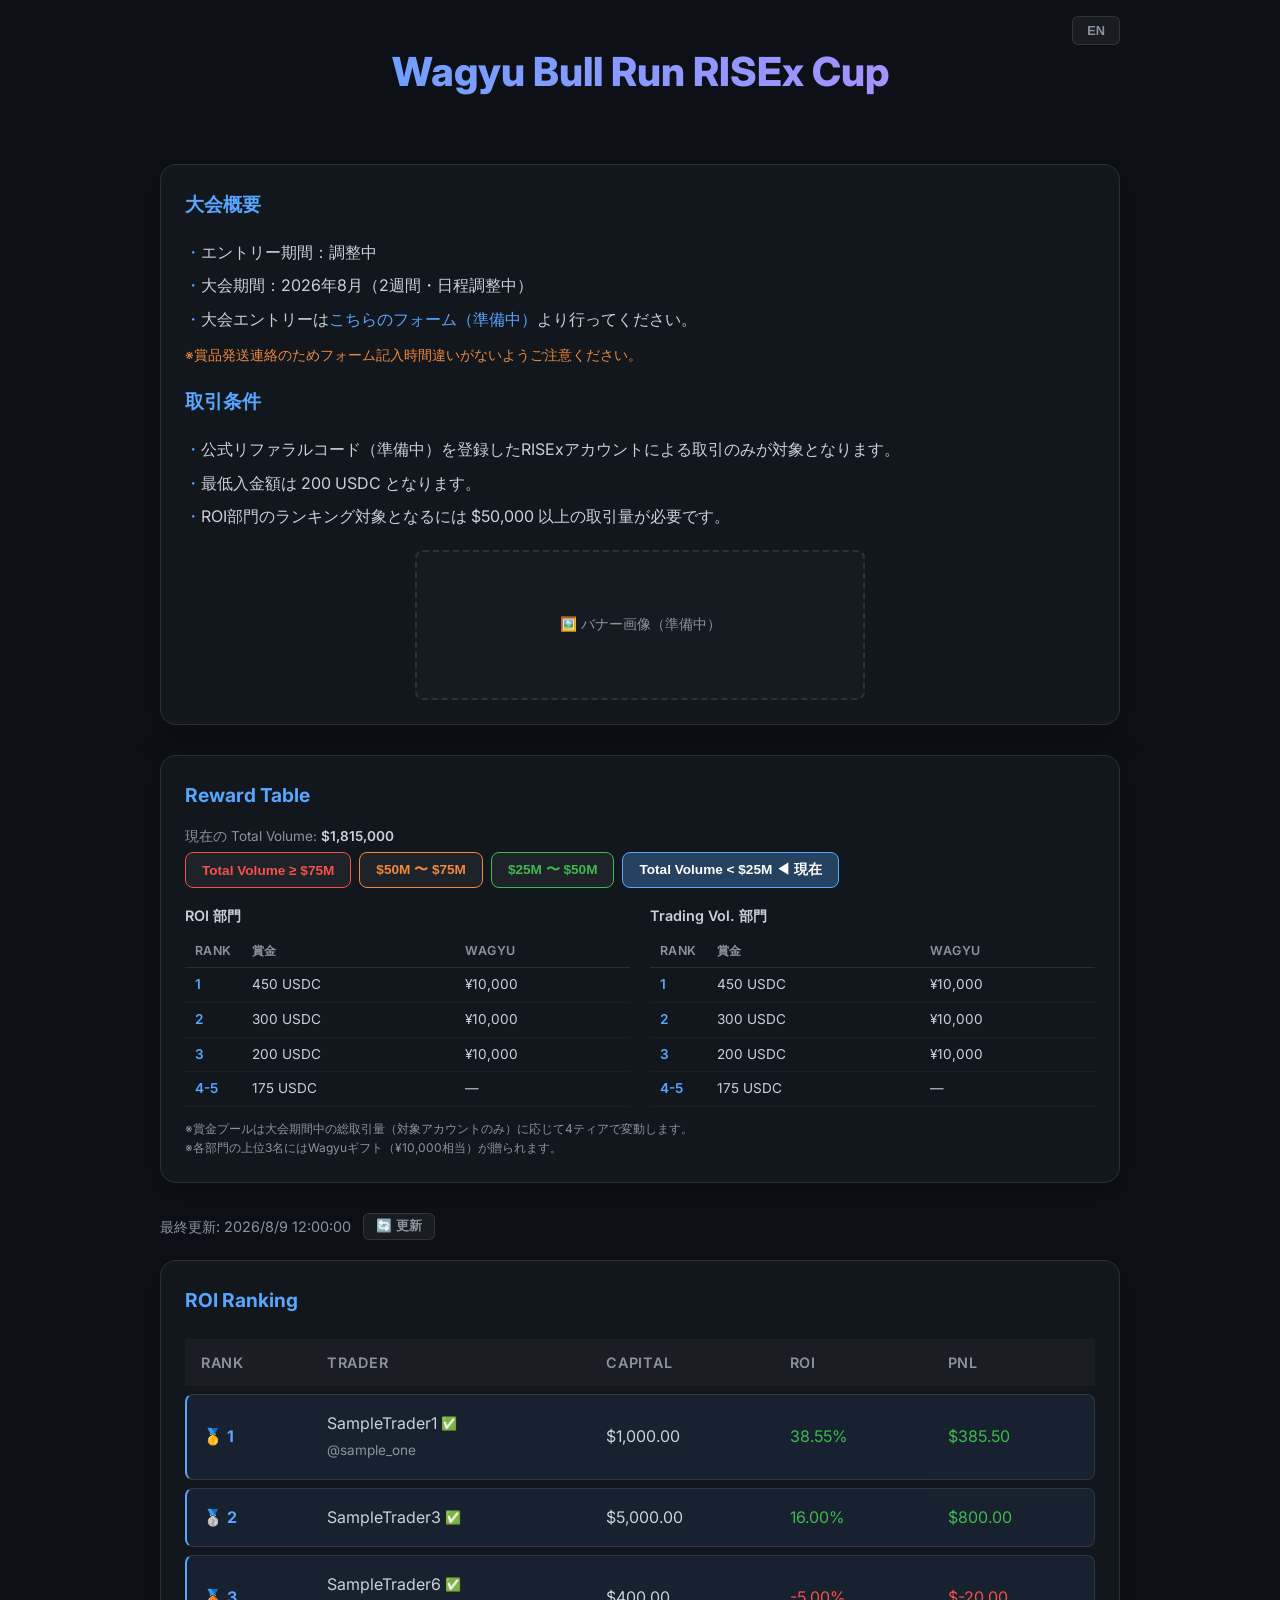
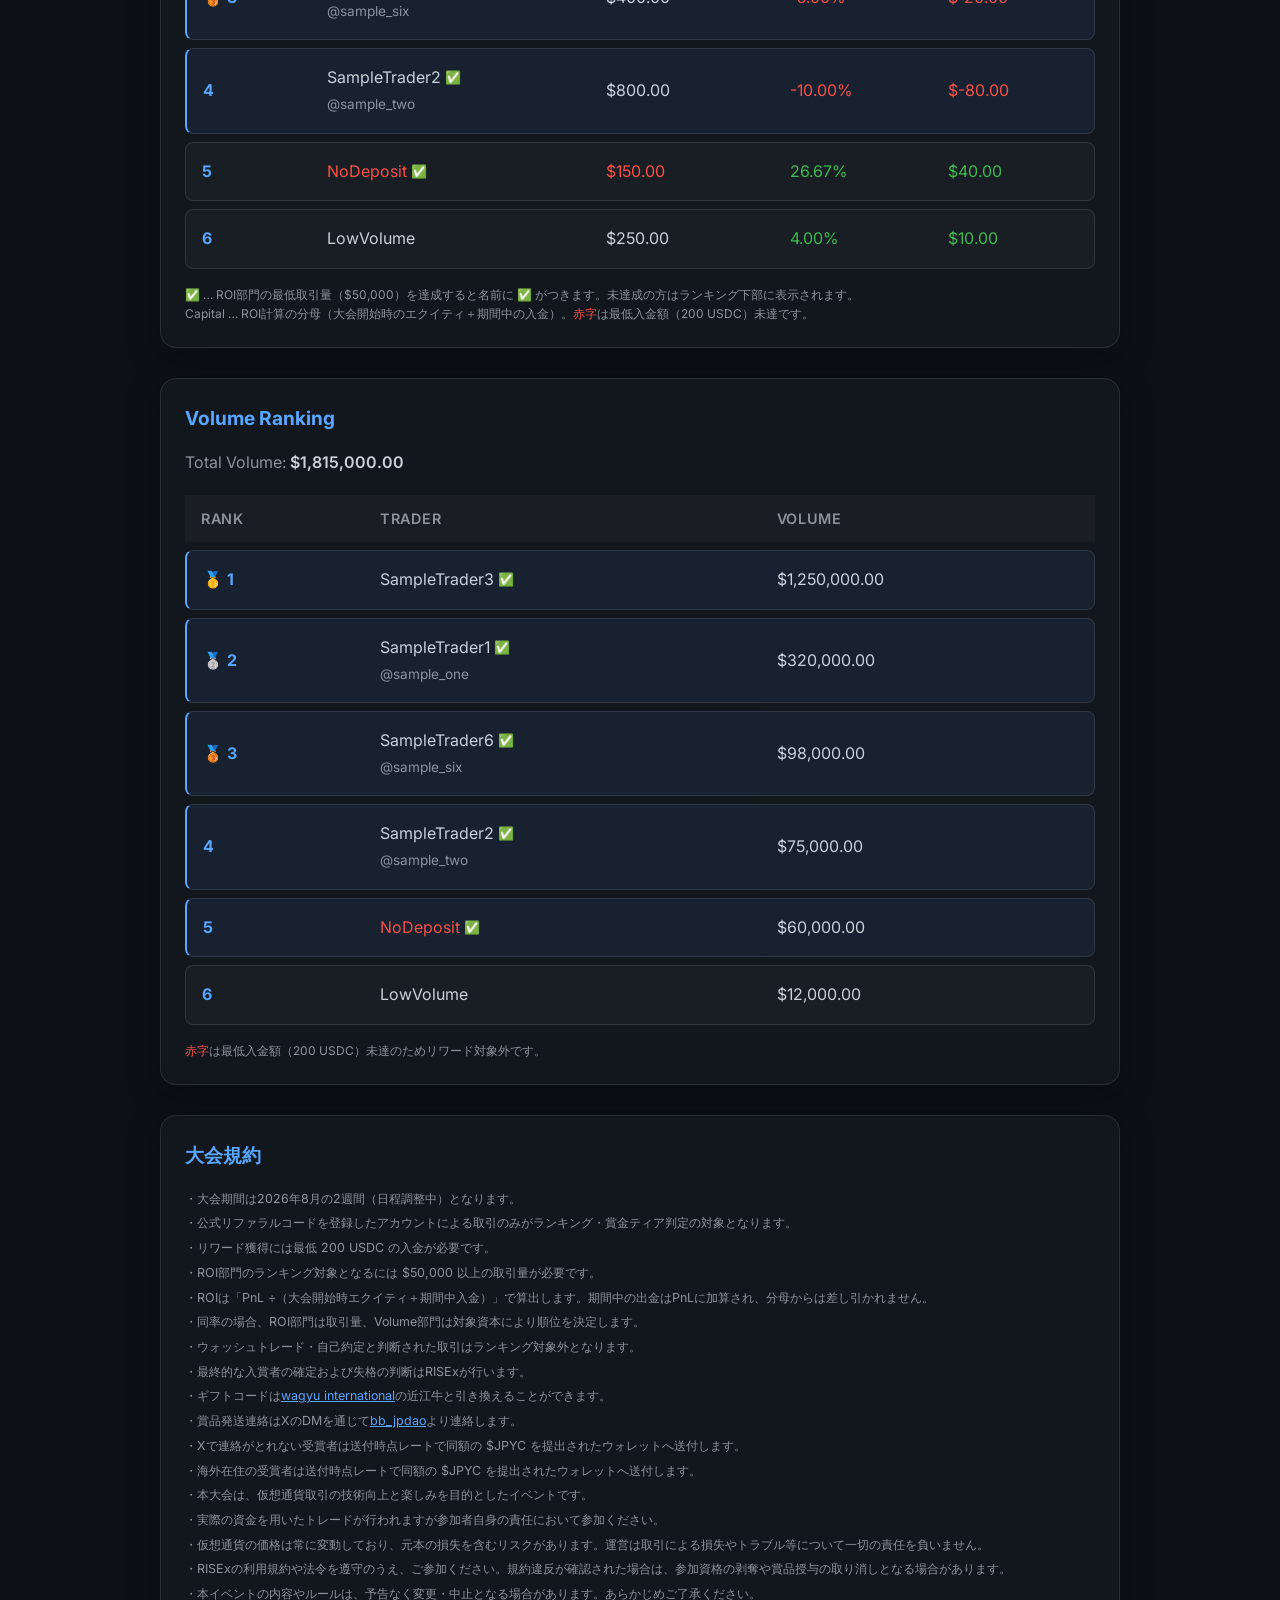
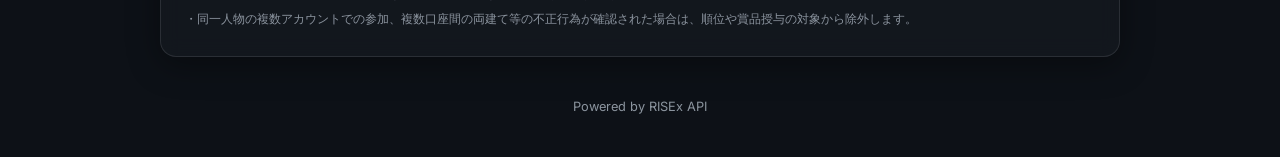
==== index.html @ 77187f5b "feat: RISEx Cupダッシュボード雛形を追加する Co-Authored-By: Claude Fable 5 <noreply@anthropic.com>" ====
<!DOCTYPE html>
<html lang="ja">
<head>
  <meta charset="UTF-8">
  <meta name="viewport" content="width=device-width, initial-scale=1.0">
  <title>Wagyu Bull Run RISEx Cup</title>
  <link rel="stylesheet" href="style.css?v=1">
  <link rel="preconnect" href="https://fonts.googleapis.com">
  <link rel="preconnect" href="https://fonts.gstatic.com" crossorigin>
  <link href="https://fonts.googleapis.com/css2?family=Inter:wght@400;600;800&display=swap" rel="stylesheet">
</head>
<body>
  <div class="container">
    <button id="lang-toggle" class="lang-toggle" onclick="toggleLang()">EN</button>

    <header class="animate-fade-in">
      <h1>Wagyu Bull Run RISEx Cup</h1>
    </header>

    <!-- 大会概要・取引条件 -->
    <div class="dashboard-card animate-fade-in" style="animation-delay: 0.12s;">
      <h2 class="section-title" data-i18n="overviewTitle">大会概要</h2>
      <ul class="info-list">
        <li data-i18n="entryPeriod">エントリー期間：調整中</li>
        <li data-i18n="compPeriod">大会期間：2026年8月（2週間・日程調整中）</li>
        <li data-i18n-html="entryForm">大会エントリーは<a href="#" target="_blank" rel="noopener">こちらのフォーム（準備中）</a>より行ってください。</li>
      </ul>
      <p class="info-note" data-i18n="formNote">※賞品発送連絡のためフォーム記入時間違いがないようご注意ください。</p>

      <h2 class="section-title" style="margin-top: 20px;" data-i18n="tradingTitle">取引条件</h2>
      <ul class="info-list">
        <li data-i18n="condReferral">公式リファラルコード（準備中）を登録したRISExアカウントによる取引のみが対象となります。</li>
        <li data-i18n="condMinDeposit">最低入金額は 200 USDC となります。</li>
        <li data-i18n="condRoiVolume">ROI部門のランキング対象となるには $50,000 以上の取引量が必要です。</li>
      </ul>
      <!-- バナー画像が用意でき次第、このプレースホルダを以下に差し替える
      <img src="assets/banner.png" alt="大会バナー" class="banner-thumb" onclick="document.getElementById('banner-modal').classList.add('active')">
      -->
      <div class="banner-placeholder" data-i18n="bannerPlaceholder">🖼️ バナー画像（準備中）</div>
    </div>

    <!-- バナー拡大表示 -->
    <div id="banner-modal" class="modal-overlay" onclick="this.classList.remove('active')">
      <img src="assets/banner.png" alt="大会バナー（拡大）" class="modal-image">
    </div>

    <!-- リワードテーブル -->
    <div class="dashboard-card animate-fade-in" style="animation-delay: 0.14s;">
      <h2 class="section-title">Reward Table</h2>
      <p style="color: var(--text-secondary); margin: 0 0 4px 0; font-size: 0.85rem;">
        <span data-i18n="rewardCurrentVol">現在の Total Volume: </span><span id="reward-vol" style="color: var(--text-primary); font-weight: 600;">—</span>
      </p>
      <div class="tier-tabs" id="tier-tabs"></div>
      <div class="reward-tables" id="reward-tables"></div>
      <p style="color: var(--text-secondary); font-size: 0.75rem; margin-top: 12px;" data-i18n-html="rewardNote">
        ※賞金プールは大会期間中の総取引量（対象アカウントのみ）に応じて4ティアで変動します。<br>
        ※各部門の上位3名にはWagyuギフト（¥10,000相当）が贈られます。
      </p>
    </div>

    <div class="status-bar animate-fade-in" style="animation-delay: 0.18s;">
      <div id="status" class="status">...</div>
      <button class="refresh-btn" onclick="fetchData()"><span data-i18n="refresh">🔄 更新</span></button>
    </div>

    <!-- ROI ランキング -->
    <div class="dashboard-card animate-fade-in" style="animation-delay: 0.2s;">
      <h2 class="section-title">ROI Ranking</h2>
      <div class="blind-message" id="roi-blind" style="display:none;"></div>
      <div id="roi-content">
        <div class="table-responsive">
          <table class="leaderboard-table">
            <thead>
              <tr>
                <th>Rank</th>
                <th>Trader</th>
                <th>Capital</th>
                <th>ROI</th>
                <th>PnL</th>
              </tr>
            </thead>
            <tbody id="roi-ranking-body"></tbody>
          </table>
        </div>
        <p style="color: var(--text-secondary); font-size: 0.75rem; margin-top: 8px;" data-i18n-html="roiNote">
          ✅ … ROI部門の最低取引量（$50,000）を達成すると名前に ✅ がつきます。未達成の方はランキング下部に表示されます。<br>
          Capital … ROI計算の分母（大会開始時のエクイティ＋期間中の入金）。<span class="baseline-warn">赤字</span>は最低入金額（200 USDC）未達です。
        </p>
      </div>
    </div>

    <!-- Volume ランキング -->
    <div class="dashboard-card animate-fade-in" style="animation-delay: 0.3s;">
      <h2 class="section-title">Volume Ranking</h2>
      <div class="blind-message" id="vol-blind" style="display:none;"></div>
      <div id="vol-content">
        <p style="color: var(--text-secondary); margin: 0 0 12px 0;"><span data-i18n="volTotalLabel">Total Volume: </span><span id="vol-total" style="color: var(--text-primary); font-weight: 600;">—</span></p>
        <div class="table-responsive">
          <table class="leaderboard-table">
            <thead>
              <tr>
                <th>Rank</th>
                <th>Trader</th>
                <th>Volume</th>
              </tr>
            </thead>
            <tbody id="vol-ranking-body"></tbody>
          </table>
        </div>
        <p style="color: var(--text-secondary); font-size: 0.75rem; margin-top: 8px;" data-i18n-html="volNote">
          <span class="baseline-warn">赤字</span>は最低入金額（200 USDC）未達のためリワード対象外です。
        </p>
      </div>
    </div>

    <!-- 大会規約 -->
    <div class="dashboard-card rules-section animate-fade-in" style="animation-delay: 0.4s;">
      <h2 class="section-title" data-i18n="rulesTitle">大会規約</h2>
      <ul class="rules-list">
        <li data-i18n="rule1">大会期間は2026年8月の2週間（日程調整中）となります。</li>
        <li data-i18n="rule2">公式リファラルコードを登録したアカウントによる取引のみがランキング・賞金ティア判定の対象となります。</li>
        <li data-i18n="rule3">リワード獲得には最低 200 USDC の入金が必要です。</li>
        <li data-i18n="rule4">ROI部門のランキング対象となるには $50,000 以上の取引量が必要です。</li>
        <li data-i18n="rule5">ROIは「PnL ÷（大会開始時エクイティ＋期間中入金）」で算出します。期間中の出金はPnLに加算され、分母からは差し引かれません。</li>
        <li data-i18n="rule6">同率の場合、ROI部門は取引量、Volume部門は対象資本により順位を決定します。</li>
        <li data-i18n="rule7">ウォッシュトレード・自己約定と判断された取引はランキング対象外となります。</li>
        <li data-i18n="rule8">最終的な入賞者の確定および失格の判断はRISExが行います。</li>
        <li data-i18n-html="rule9">ギフトコードは<a href="https://x.com/wagyuinternat?s=20" target="_blank" rel="noopener">wagyu international</a>の近江牛と引き換えることができます。</li>
        <li data-i18n-html="rule10">賞品発送連絡はXのDMを通じて<a href="https://x.com/bb_jpdao" target="_blank" rel="noopener">bb_jpdao</a>より連絡します。</li>
        <li data-i18n="rule11">Xで連絡がとれない受賞者は送付時点レートで同額の $JPYC を提出されたウォレットへ送付します。</li>
        <li data-i18n="rule12">海外在住の受賞者は送付時点レートで同額の $JPYC を提出されたウォレットへ送付します。</li>
        <li data-i18n="rule13">本大会は、仮想通貨取引の技術向上と楽しみを目的としたイベントです。</li>
        <li data-i18n="rule14">実際の資金を用いたトレードが行われますが参加者自身の責任において参加ください。</li>
        <li data-i18n="rule15">仮想通貨の価格は常に変動しており、元本の損失を含むリスクがあります。運営は取引による損失やトラブル等について一切の責任を負いません。</li>
        <li data-i18n="rule16">RISExの利用規約や法令を遵守のうえ、ご参加ください。規約違反が確認された場合は、参加資格の剥奪や賞品授与の取り消しとなる場合があります。</li>
        <li data-i18n="rule17">本イベントの内容やルールは、予告なく変更・中止となる場合があります。あらかじめご了承ください。</li>
        <li data-i18n="rule18">同一人物の複数アカウントでの参加、複数口座間の両建て等の不正行為が確認された場合は、順位や賞品授与の対象から除外します。</li>
      </ul>
    </div>

    <footer class="animate-fade-in" style="text-align: center; color: var(--text-secondary); font-size: 0.8rem; margin-top: 40px; animation-delay: 0.5s;">
      Powered by RISEx API
    </footer>
  </div>

  <script src="app.js?v=1"></script>
</body>
</html>
---- style.css ----
:root {
  --bg-color: #0d1117;
  --card-bg: rgba(22, 27, 34, 0.7);
  --accent-color: #58a6ff;
  --text-primary: #c9d1d9;
  --text-secondary: #8b949e;
  --success: #3fb950;
  --border-color: rgba(240, 246, 252, 0.1);
  --glass-border: rgba(255, 255, 255, 0.1);
}

* {
  box-sizing: border-box;
  margin: 0;
  padding: 0;
}

body {
  font-family: 'Inter', -apple-system, BlinkMacSystemFont, "Segoe UI", Roboto, Helvetica, Arial, sans-serif;
  background-color: var(--bg-color);
  color: var(--text-primary);
  line-height: 1.6;
  overflow-x: hidden;
}

.container {
  max-width: 1000px;
  margin: 0 auto;
  padding: 40px 20px;
  position: relative;
}

/* 言語切り替えボタン */
.lang-toggle {
  position: absolute;
  top: 16px;
  right: 20px;
  background: rgba(255, 255, 255, 0.05);
  border: 1px solid var(--glass-border);
  color: var(--text-secondary);
  border-radius: 6px;
  padding: 6px 14px;
  font-size: 0.8rem;
  font-weight: 600;
  cursor: pointer;
  transition: all 0.2s;
  z-index: 10;
}

.lang-toggle:hover {
  background: rgba(255, 255, 255, 0.1);
  color: var(--text-primary);
}

/* バナープレースホルダ（画像が用意でき次第 .banner-thumb に差し替え） */
.banner-placeholder {
  width: 100%;
  max-width: 450px;
  height: 150px;
  margin: 16px auto 0;
  display: flex;
  align-items: center;
  justify-content: center;
  border: 2px dashed var(--glass-border);
  border-radius: 8px;
  background: rgba(255, 255, 255, 0.02);
  color: var(--text-secondary);
  font-size: 0.85rem;
}

header {
  text-align: center;
  margin-bottom: 60px;
}

h1 {
  font-size: 2.5rem;
  font-weight: 800;
  background: linear-gradient(90deg, #58a6ff, #bc8cff);
  -webkit-background-clip: text;
  -webkit-text-fill-color: transparent;
  margin-bottom: 10px;
}

p.subtitle {
  color: var(--text-secondary);
  font-size: 1.1rem;
}

.dashboard-card {
  background: var(--card-bg);
  backdrop-filter: blur(10px);
  -webkit-backdrop-filter: blur(10px);
  border: 1px solid var(--glass-border);
  border-radius: 16px;
  padding: 24px;
  box-shadow: 0 8px 32px 0 rgba(0, 0, 0, 0.37);
  margin-bottom: 30px;
}

.controls {
  display: flex;
  gap: 12px;
  margin-bottom: 30px;
}

input[type="text"] {
  flex: 1;
  background: rgba(0, 0, 0, 0.3);
  border: 1px solid var(--border-color);
  border-radius: 8px;
  padding: 12px 16px;
  color: #fff;
  font-size: 1rem;
  transition: border-color 0.2s;
}

input[type="text"]:focus {
  border-color: var(--accent-color);
  outline: none;
}

button {
  background: var(--accent-color);
  color: #fff;
  border: none;
  border-radius: 8px;
  padding: 12px 24px;
  font-weight: 600;
  cursor: pointer;
  transition: opacity 0.2s, transform 0.1s;
}

button:hover {
  opacity: 0.9;
}

button:active {
  transform: scale(0.98);
}

.leaderboard-table {
  width: 100%;
  border-collapse: separate;
  border-spacing: 0 8px;
}

.leaderboard-table th {
  text-align: left;
  padding: 12px 16px;
  color: var(--text-secondary);
  font-weight: 600;
  font-size: 0.9rem;
  text-transform: uppercase;
  letter-spacing: 0.05em;
}

.leaderboard-table tr {
  background: rgba(255, 255, 255, 0.03);
  transition: transform 0.2s, background 0.2s;
}

.leaderboard-table tr:hover {
  background: rgba(255, 255, 255, 0.06);
  transform: translateX(4px);
}

.leaderboard-table td {
  padding: 16px;
  border-top: 1px solid var(--glass-border);
  border-bottom: 1px solid var(--glass-border);
}

.leaderboard-table td:first-child {
  border-left: 1px solid var(--glass-border);
  border-top-left-radius: 8px;
  border-bottom-left-radius: 8px;
  font-weight: bold;
  color: var(--accent-color);
}

.leaderboard-table td:last-child {
  border-right: 1px solid var(--glass-border);
  border-top-right-radius: 8px;
  border-bottom-right-radius: 8px;
}

.roi-positive { color: var(--success); }
.roi-negative { color: #f85149; }
.baseline-warn { color: #f85149; }

.blind-message {
  text-align: center;
  padding: 40px 20px;
  color: var(--text-secondary);
  font-size: 1rem;
  line-height: 1.9;
  white-space: pre-line;
}

/* 入賞圏ハイライト */
.leaderboard-table tr.rank-prize {
  background: rgba(88, 166, 255, 0.08);
}

.leaderboard-table tr.rank-prize:hover {
  background: rgba(88, 166, 255, 0.14);
}

.leaderboard-table tr.rank-prize td:first-child {
  border-left: 2px solid var(--accent-color);
}

/* ページネーションタブ */
.page-tabs {
  display: flex;
  gap: 6px;
  margin-bottom: 12px;
  flex-wrap: wrap;
}

.page-tab {
  background: rgba(255, 255, 255, 0.05);
  border: 1px solid var(--glass-border);
  color: var(--text-secondary);
  border-radius: 6px;
  padding: 5px 12px;
  font-size: 0.8rem;
  font-weight: 600;
  cursor: pointer;
  transition: all 0.2s;
}

.page-tab:hover {
  background: rgba(255, 255, 255, 0.08);
}

.page-tab--active {
  border-color: var(--accent-color);
  color: var(--accent-color);
  background: rgba(88, 166, 255, 0.1);
}

/* ボリューム条件達成バッジ */
.qualify-badge {
  font-size: 0.8em;
  vertical-align: middle;
}

.section-title {
  font-size: 1.2rem;
  font-weight: 700;
  color: var(--accent-color);
  margin-bottom: 16px;
}

.status-bar {
  display: flex;
  align-items: center;
  gap: 12px;
  margin-bottom: 20px;
}

.status {
  font-size: 0.9rem;
  color: var(--text-secondary);
}

.refresh-btn {
  background: rgba(255, 255, 255, 0.05);
  border: 1px solid var(--glass-border);
  color: var(--text-secondary);
  border-radius: 6px;
  padding: 4px 12px;
  font-size: 0.8rem;
  cursor: pointer;
  transition: all 0.2s;
  white-space: nowrap;
}

.refresh-btn:hover {
  background: rgba(255, 255, 255, 0.1);
  color: var(--text-primary);
}

/* Info / Rules */
.info-list {
  list-style: none;
  padding: 0;
  margin: 0 0 8px 0;
}

.info-list li {
  padding: 4px 0;
  color: var(--text-primary);
}

.info-list li::before {
  content: "・";
  color: var(--accent-color);
}

.info-list a {
  color: var(--accent-color);
  text-decoration: none;
}

.info-list a:hover {
  text-decoration: underline;
}

.info-note {
  color: #f0883e;
  font-size: 0.85rem;
  margin-top: 4px;
}

.rules-section {
  font-size: 0.78rem;
  color: var(--text-secondary);
}

.rules-list {
  list-style: none;
  padding: 0;
  margin: 0;
}

.rules-list li {
  padding: 3px 0;
  line-height: 1.5;
}

.rules-list li::before {
  content: "・";
  color: var(--text-secondary);
}

.rules-list a {
  color: var(--accent-color);
  text-decoration: underline;
}

.rules-list a:hover {
  color: #79bbff;
}

/* Reward Table */
.tier-tabs {
  display: flex;
  gap: 8px;
  margin-bottom: 16px;
  flex-wrap: wrap;
}

.tier-tab {
  background: rgba(255, 255, 255, 0.05);
  border: 1px solid var(--glass-border);
  color: var(--text-secondary);
  border-radius: 8px;
  padding: 8px 16px;
  font-size: 0.85rem;
  font-weight: 600;
  cursor: pointer;
  transition: all 0.2s;
}

.tier-tab:hover {
  background: rgba(255, 255, 255, 0.08);
}

/* ティア色: 75M以上=赤, 50M以上=橙, 25M以上=緑, 25M未満=青 */
.tier-tab--red    { border-color: #f85149; color: #f85149; }
.tier-tab--orange { border-color: #f0883e; color: #f0883e; }
.tier-tab--green  { border-color: #3fb950; color: #3fb950; }
.tier-tab--blue   { border-color: #58a6ff; color: #58a6ff; }

.tier-tab--red:hover    { background: rgba(248, 81, 73, 0.1); }
.tier-tab--orange:hover { background: rgba(240, 136, 62, 0.1); }
.tier-tab--green:hover  { background: rgba(63, 185, 80, 0.1); }
.tier-tab--blue:hover   { background: rgba(88, 166, 255, 0.1); }

.tier-tab--red.tier-tab--active    { background: rgba(248, 81, 73, 0.15); }
.tier-tab--orange.tier-tab--active { background: rgba(240, 136, 62, 0.15); }
.tier-tab--green.tier-tab--active  { background: rgba(63, 185, 80, 0.15); }
.tier-tab--blue.tier-tab--active   { background: rgba(88, 166, 255, 0.15); }

.tier-tab--red.tier-tab--selected    { background: rgba(248, 81, 73, 0.3); color: #fff; }
.tier-tab--orange.tier-tab--selected { background: rgba(240, 136, 62, 0.3); color: #fff; }
.tier-tab--green.tier-tab--selected  { background: rgba(63, 185, 80, 0.3); color: #fff; }
.tier-tab--blue.tier-tab--selected   { background: rgba(88, 166, 255, 0.3); color: #fff; }

.reward-pair {
  display: grid;
  grid-template-columns: 1fr 1fr;
  gap: 20px;
}

.reward-col h3 {
  font-size: 0.9rem;
  font-weight: 600;
  color: var(--text-primary);
  margin-bottom: 8px;
}

.reward-table {
  width: 100%;
  border-collapse: collapse;
  font-size: 0.85rem;
}

.reward-table th {
  text-align: left;
  padding: 6px 10px;
  color: var(--text-secondary);
  font-weight: 600;
  font-size: 0.78rem;
  text-transform: uppercase;
  letter-spacing: 0.04em;
  border-bottom: 1px solid var(--glass-border);
}

.reward-table td {
  padding: 6px 10px;
  border-bottom: 1px solid rgba(255, 255, 255, 0.04);
}

.reward-table td:first-child {
  color: var(--accent-color);
  font-weight: 600;
  width: 50px;
}

/* Banner */
.banner-thumb {
  width: 100%;
  max-width: 450px;
  display: block;
  margin: 0 auto;
  border-radius: 8px;
  cursor: pointer;
  transition: opacity 0.2s;
}

.banner-thumb:hover {
  opacity: 0.85;
}

.modal-overlay {
  display: none;
  position: fixed;
  inset: 0;
  background: rgba(0, 0, 0, 0.85);
  z-index: 1000;
  justify-content: center;
  align-items: center;
  cursor: pointer;
}

.modal-overlay.active {
  display: flex;
}

.modal-image {
  max-width: 90vw;
  max-height: 90vh;
  border-radius: 8px;
}

/* Animations */
@keyframes fadeIn {
  from { opacity: 0; transform: translateY(10px); }
  to { opacity: 1; transform: translateY(0); }
}

.animate-fade-in {
  animation: fadeIn 0.5s ease-out forwards;
}

/* Mobile Responsiveness */
@media (max-width: 768px) {
  .container {
    padding: 20px 10px;
  }

  h1 {
    font-size: 1.8rem;
  }

  p.subtitle {
    font-size: 0.9rem;
  }

  .controls {
    flex-direction: column;
    gap: 8px;
  }

  button {
    width: 100%;
  }

  .dashboard-card {
    padding: 16px;
  }

  /* Table responsive wrapper */
  .table-responsive {
    overflow-x: auto;
    -webkit-overflow-scrolling: touch;
    margin: 0 -16px; /* Offset card padding */
    padding: 0 16px;
  }

  .leaderboard-table th, 
  .leaderboard-table td {
    padding: 12px 10px;
    font-size: 0.85rem;
    white-space: nowrap; /* Prevent wrapping in cells */
  }

  .leaderboard-table td:first-child {
    padding-left: 16px;
  }

  .tier-tabs {
    gap: 6px;
  }

  .tier-tab {
    font-size: 0.75rem;
    padding: 6px 10px;
  }

  .reward-pair {
    grid-template-columns: 1fr;
    gap: 16px;
  }

  .reward-table th,
  .reward-table td {
    padding: 5px 8px;
    font-size: 0.8rem;
  }

  .page-tab {
    font-size: 0.72rem;
    padding: 4px 8px;
  }
}
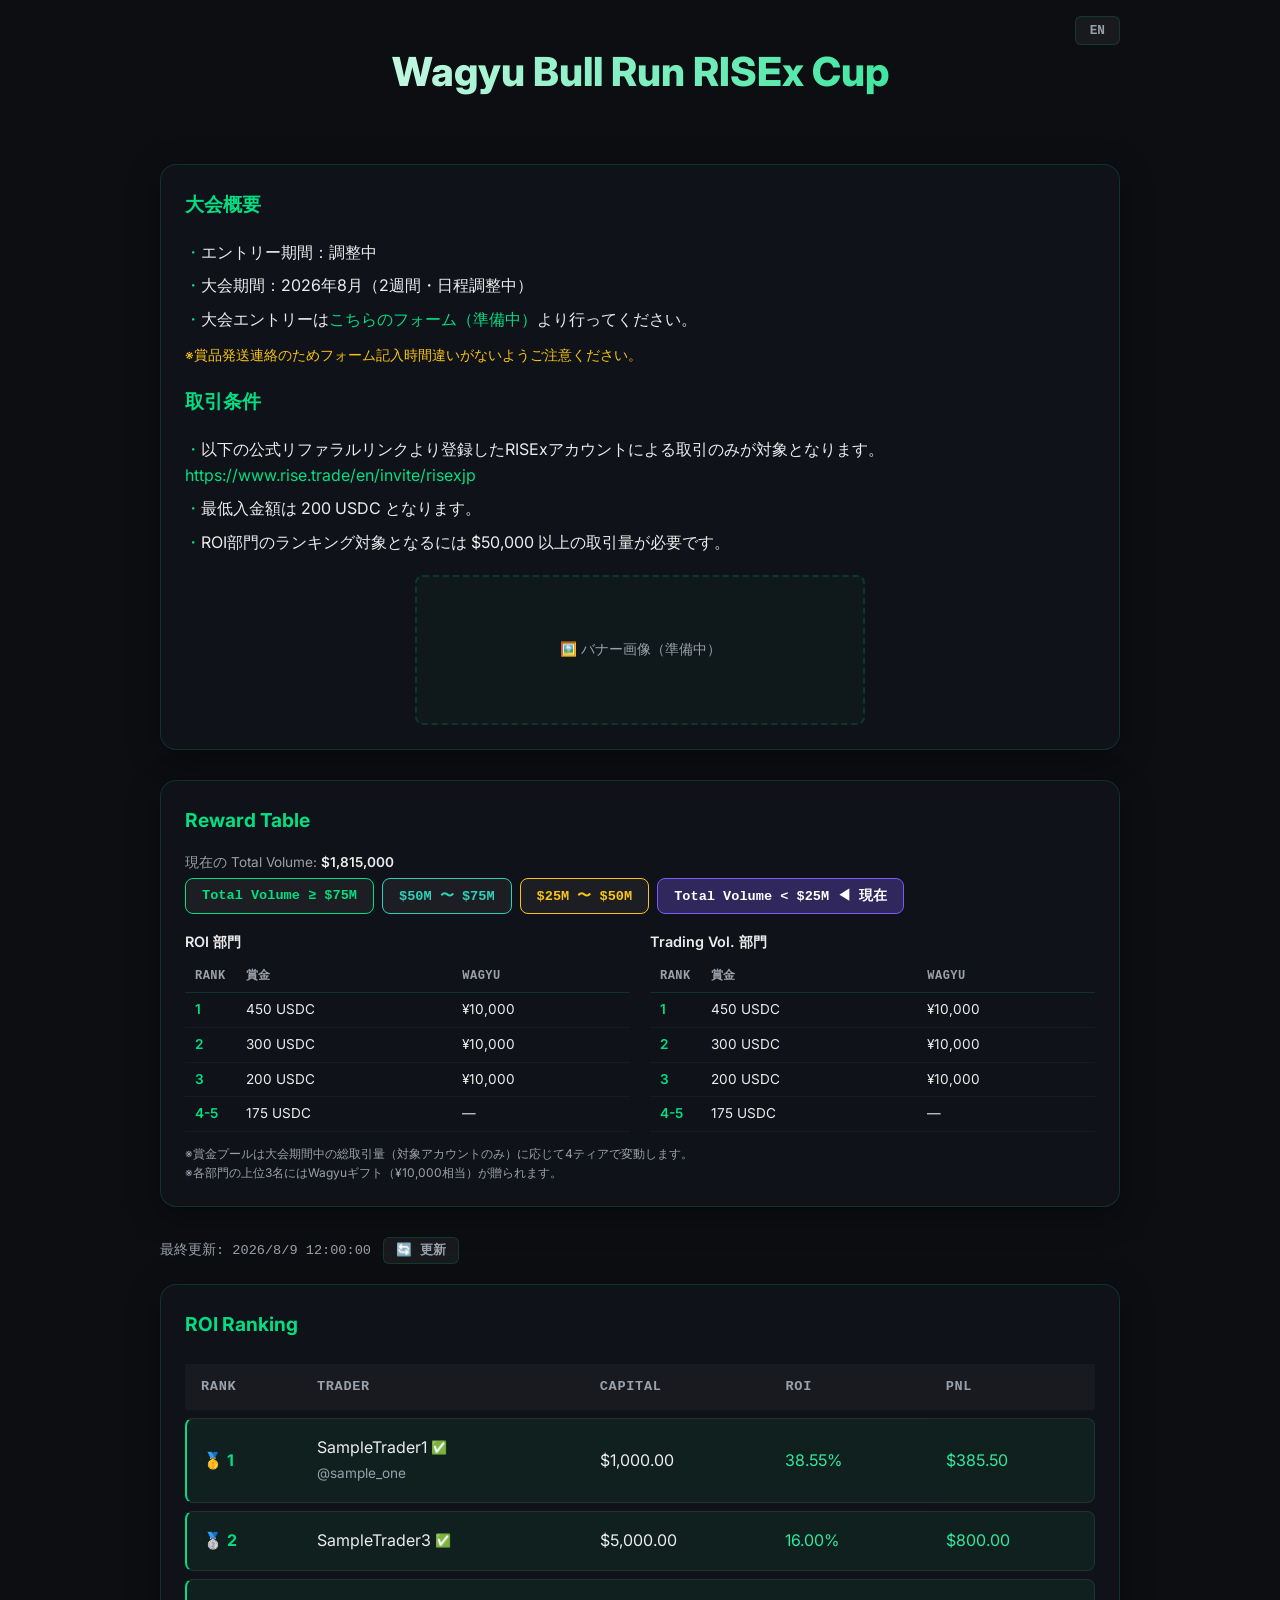
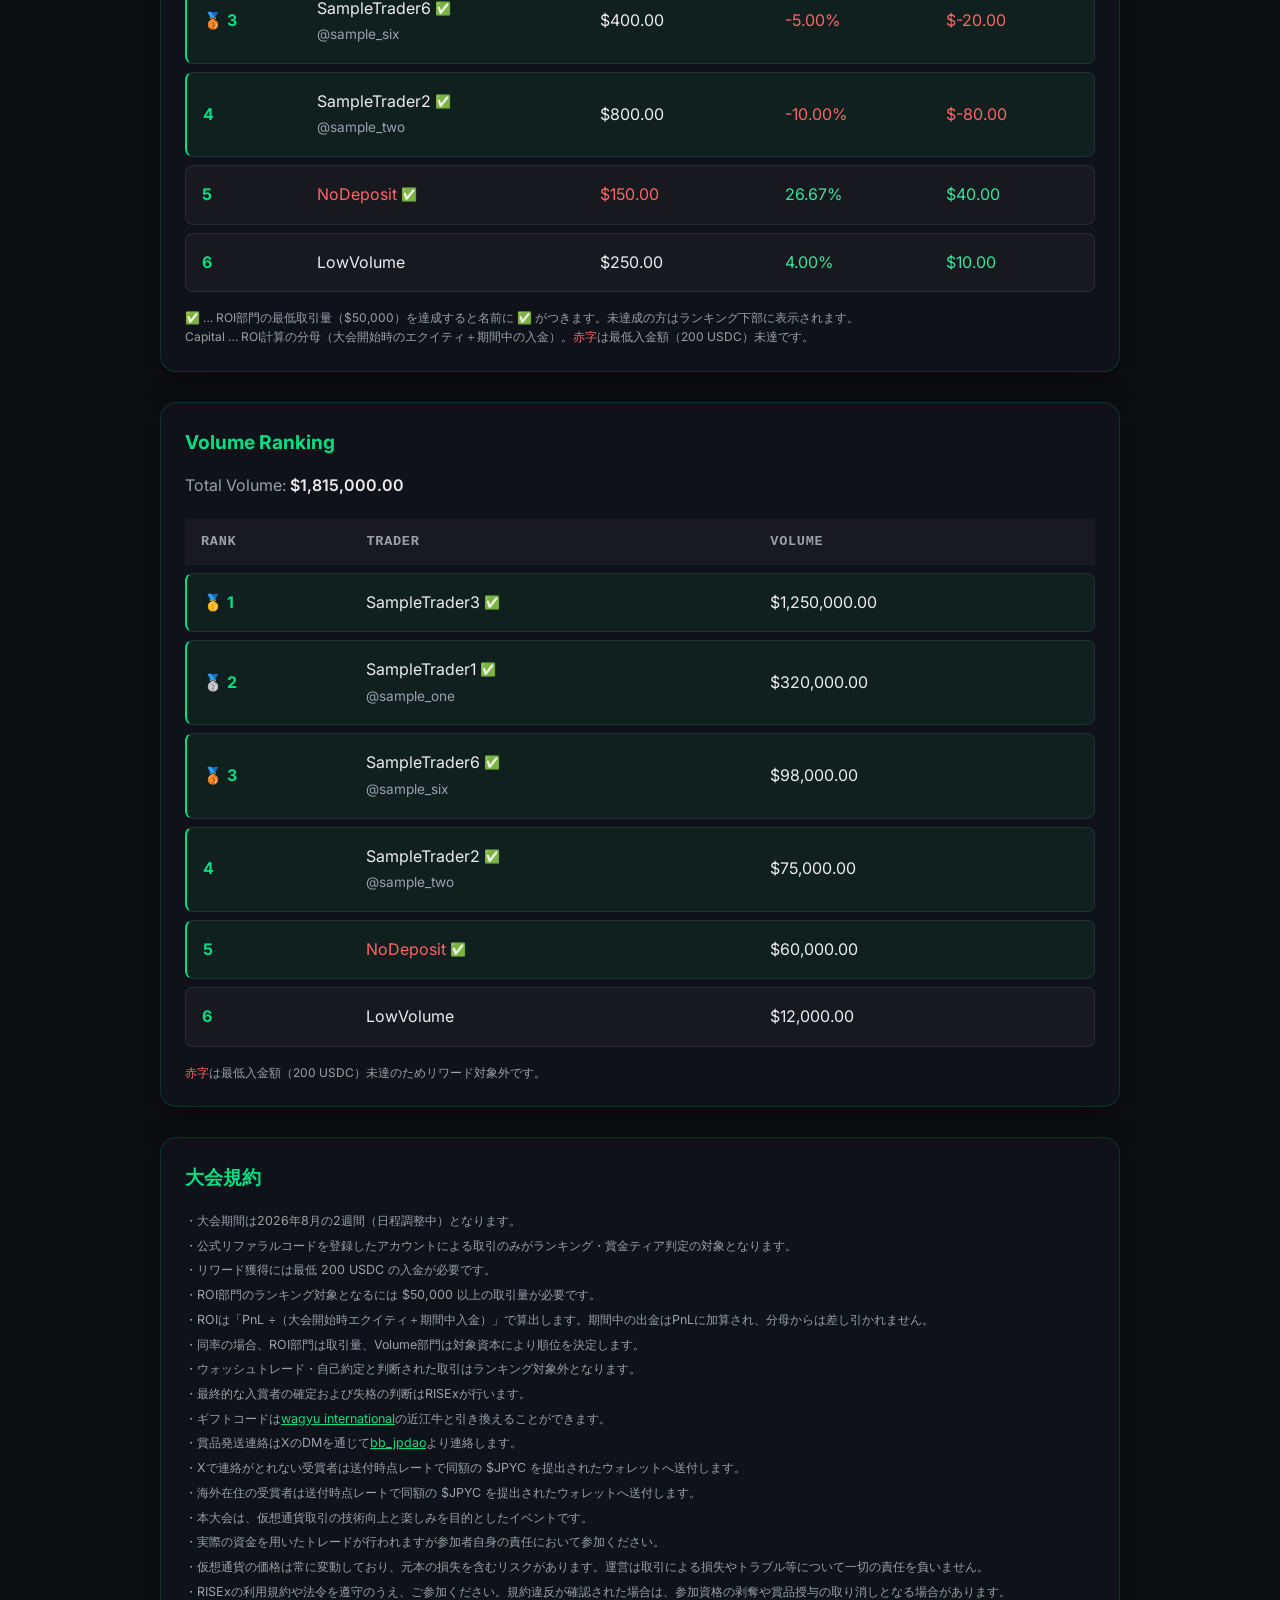
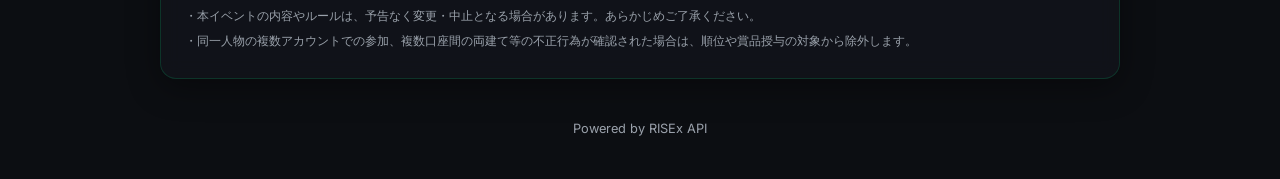
==== commit ec9be874: "feat: RISExブランドテーマ適用と公式リファラルリンク設定 - テーマカラーをrise.trade本番CSSから抽出したパレットに変更(黒 #0c0e12 × グリーン #03de82) - " ====
--- a/index.html
+++ b/index.html
@@ -4,7 +4,7 @@
   <meta charset="UTF-8">
   <meta name="viewport" content="width=device-width, initial-scale=1.0">
   <title>Wagyu Bull Run RISEx Cup</title>
-  <link rel="stylesheet" href="style.css?v=1">
+  <link rel="stylesheet" href="style.css?v=2">
   <link rel="preconnect" href="https://fonts.googleapis.com">
   <link rel="preconnect" href="https://fonts.gstatic.com" crossorigin>
   <link href="https://fonts.googleapis.com/css2?family=Inter:wght@400;600;800&display=swap" rel="stylesheet">
@@ -29,7 +29,8 @@
 
       <h2 class="section-title" style="margin-top: 20px;" data-i18n="tradingTitle">取引条件</h2>
       <ul class="info-list">
-        <li data-i18n="condReferral">公式リファラルコード（準備中）を登録したRISExアカウントによる取引のみが対象となります。</li>
+        <li data-i18n-html="condReferral">以下の公式リファラルリンクより登録したRISExアカウントによる取引のみが対象となります。<br>
+          <a href="https://www.rise.trade/en/invite/risexjp" target="_blank" rel="noopener">https://www.rise.trade/en/invite/risexjp</a></li>
         <li data-i18n="condMinDeposit">最低入金額は 200 USDC となります。</li>
         <li data-i18n="condRoiVolume">ROI部門のランキング対象となるには $50,000 以上の取引量が必要です。</li>
       </ul>
@@ -143,6 +144,6 @@
     </footer>
   </div>
 
-  <script src="app.js?v=1"></script>
+  <script src="app.js?v=2"></script>
 </body>
 </html>
--- a/style.css
+++ b/style.css
@@ -1,12 +1,19 @@
+/* RISEx テーマ（黒 × ブランドグリーン #03de82、rise.trade 本番CSSから抽出） */
 :root {
-  --bg-color: #0d1117;
-  --card-bg: rgba(22, 27, 34, 0.7);
-  --accent-color: #58a6ff;
-  --text-primary: #c9d1d9;
-  --text-secondary: #8b949e;
-  --success: #3fb950;
-  --border-color: rgba(240, 246, 252, 0.1);
-  --glass-border: rgba(255, 255, 255, 0.1);
+  --bg-color: #0c0e12;
+  --card-bg: rgba(18, 22, 28, 0.72);
+  --accent-color: #03de82;
+  --accent-dim: #03ca76;
+  --accent-soft: #8bf0c6;
+  --text-primary: #ececed;
+  --text-secondary: #9aa1ab;
+  --success: #35e59b;
+  --danger: #ff6467;
+  --warning: #fac515;
+  --border-color: rgba(255, 255, 255, 0.08);
+  --glass-border: rgba(3, 222, 130, 0.16);
+  --accent-glow: rgba(3, 222, 130, 0.35);
+  --font-mono: "SFMono-Regular", ui-monospace, "Roboto Mono", Menlo, Consolas, monospace;
 }
 
 * {
@@ -42,13 +49,14 @@
   padding: 6px 14px;
   font-size: 0.8rem;
   font-weight: 600;
+  font-family: var(--font-mono);
   cursor: pointer;
   transition: all 0.2s;
   z-index: 10;
 }
 
 .lang-toggle:hover {
-  background: rgba(255, 255, 255, 0.1);
+  background: rgba(3, 222, 130, 0.1);
   color: var(--text-primary);
 }
 
@@ -63,7 +71,7 @@
   justify-content: center;
   border: 2px dashed var(--glass-border);
   border-radius: 8px;
-  background: rgba(255, 255, 255, 0.02);
+  background: rgba(3, 222, 130, 0.03);
   color: var(--text-secondary);
   font-size: 0.85rem;
 }
@@ -76,7 +84,7 @@
 h1 {
   font-size: 2.5rem;
   font-weight: 800;
-  background: linear-gradient(90deg, #58a6ff, #bc8cff);
+  background: linear-gradient(90deg, #ffffff, var(--accent-color));
   -webkit-background-clip: text;
   -webkit-text-fill-color: transparent;
   margin-bottom: 10px;
@@ -122,17 +130,18 @@
 
 button {
   background: var(--accent-color);
-  color: #fff;
+  color: #0c0e12;
   border: none;
   border-radius: 8px;
   padding: 12px 24px;
-  font-weight: 600;
-  cursor: pointer;
-  transition: opacity 0.2s, transform 0.1s;
+  font-weight: 700;
+  cursor: pointer;
+  transition: opacity 0.2s, transform 0.1s, box-shadow 0.2s;
 }
 
 button:hover {
   opacity: 0.9;
+  box-shadow: 0 0 16px var(--accent-glow);
 }
 
 button:active {
@@ -150,7 +159,8 @@
   padding: 12px 16px;
   color: var(--text-secondary);
   font-weight: 600;
-  font-size: 0.9rem;
+  font-size: 0.85rem;
+  font-family: var(--font-mono);
   text-transform: uppercase;
   letter-spacing: 0.05em;
 }
@@ -161,18 +171,18 @@
 }
 
 .leaderboard-table tr:hover {
-  background: rgba(255, 255, 255, 0.06);
+  background: rgba(3, 222, 130, 0.05);
   transform: translateX(4px);
 }
 
 .leaderboard-table td {
   padding: 16px;
-  border-top: 1px solid var(--glass-border);
-  border-bottom: 1px solid var(--glass-border);
+  border-top: 1px solid var(--border-color);
+  border-bottom: 1px solid var(--border-color);
 }
 
 .leaderboard-table td:first-child {
-  border-left: 1px solid var(--glass-border);
+  border-left: 1px solid var(--border-color);
   border-top-left-radius: 8px;
   border-bottom-left-radius: 8px;
   font-weight: bold;
@@ -180,14 +190,14 @@
 }
 
 .leaderboard-table td:last-child {
-  border-right: 1px solid var(--glass-border);
+  border-right: 1px solid var(--border-color);
   border-top-right-radius: 8px;
   border-bottom-right-radius: 8px;
 }
 
 .roi-positive { color: var(--success); }
-.roi-negative { color: #f85149; }
-.baseline-warn { color: #f85149; }
+.roi-negative { color: var(--danger); }
+.baseline-warn { color: var(--danger); }
 
 .blind-message {
   text-align: center;
@@ -200,11 +210,11 @@
 
 /* 入賞圏ハイライト */
 .leaderboard-table tr.rank-prize {
-  background: rgba(88, 166, 255, 0.08);
+  background: rgba(3, 222, 130, 0.07);
 }
 
 .leaderboard-table tr.rank-prize:hover {
-  background: rgba(88, 166, 255, 0.14);
+  background: rgba(3, 222, 130, 0.12);
 }
 
 .leaderboard-table tr.rank-prize td:first-child {
@@ -227,18 +237,19 @@
   padding: 5px 12px;
   font-size: 0.8rem;
   font-weight: 600;
+  font-family: var(--font-mono);
   cursor: pointer;
   transition: all 0.2s;
 }
 
 .page-tab:hover {
-  background: rgba(255, 255, 255, 0.08);
+  background: rgba(3, 222, 130, 0.08);
 }
 
 .page-tab--active {
   border-color: var(--accent-color);
   color: var(--accent-color);
-  background: rgba(88, 166, 255, 0.1);
+  background: rgba(3, 222, 130, 0.12);
 }
 
 /* ボリューム条件達成バッジ */
@@ -262,7 +273,8 @@
 }
 
 .status {
-  font-size: 0.9rem;
+  font-size: 0.85rem;
+  font-family: var(--font-mono);
   color: var(--text-secondary);
 }
 
@@ -273,14 +285,16 @@
   border-radius: 6px;
   padding: 4px 12px;
   font-size: 0.8rem;
+  font-family: var(--font-mono);
   cursor: pointer;
   transition: all 0.2s;
   white-space: nowrap;
 }
 
 .refresh-btn:hover {
-  background: rgba(255, 255, 255, 0.1);
+  background: rgba(3, 222, 130, 0.1);
   color: var(--text-primary);
+  box-shadow: none;
 }
 
 /* Info / Rules */
@@ -310,7 +324,7 @@
 }
 
 .info-note {
-  color: #f0883e;
+  color: var(--warning);
   font-size: 0.85rem;
   margin-top: 4px;
 }
@@ -342,7 +356,7 @@
 }
 
 .rules-list a:hover {
-  color: #79bbff;
+  color: var(--accent-soft);
 }
 
 /* Reward Table */
@@ -361,6 +375,7 @@
   padding: 8px 16px;
   font-size: 0.85rem;
   font-weight: 600;
+  font-family: var(--font-mono);
   cursor: pointer;
   transition: all 0.2s;
 }
@@ -369,26 +384,26 @@
   background: rgba(255, 255, 255, 0.08);
 }
 
-/* ティア色: 75M以上=赤, 50M以上=橙, 25M以上=緑, 25M未満=青 */
-.tier-tab--red    { border-color: #f85149; color: #f85149; }
-.tier-tab--orange { border-color: #f0883e; color: #f0883e; }
-.tier-tab--green  { border-color: #3fb950; color: #3fb950; }
-.tier-tab--blue   { border-color: #58a6ff; color: #58a6ff; }
-
-.tier-tab--red:hover    { background: rgba(248, 81, 73, 0.1); }
-.tier-tab--orange:hover { background: rgba(240, 136, 62, 0.1); }
-.tier-tab--green:hover  { background: rgba(63, 185, 80, 0.1); }
-.tier-tab--blue:hover   { background: rgba(88, 166, 255, 0.1); }
-
-.tier-tab--red.tier-tab--active    { background: rgba(248, 81, 73, 0.15); }
-.tier-tab--orange.tier-tab--active { background: rgba(240, 136, 62, 0.15); }
-.tier-tab--green.tier-tab--active  { background: rgba(63, 185, 80, 0.15); }
-.tier-tab--blue.tier-tab--active   { background: rgba(88, 166, 255, 0.15); }
-
-.tier-tab--red.tier-tab--selected    { background: rgba(248, 81, 73, 0.3); color: #fff; }
-.tier-tab--orange.tier-tab--selected { background: rgba(240, 136, 62, 0.3); color: #fff; }
-.tier-tab--green.tier-tab--selected  { background: rgba(63, 185, 80, 0.3); color: #fff; }
-.tier-tab--blue.tier-tab--selected   { background: rgba(88, 166, 255, 0.3); color: #fff; }
+/* ティア色（RISExパレット）: 75M以上=グリーン, 50M以上=ティール, 25M以上=イエロー, 25M未満=パープル */
+.tier-tab--green  { border-color: #03de82; color: #03de82; }
+.tier-tab--teal   { border-color: #2ed3b7; color: #2ed3b7; }
+.tier-tab--yellow { border-color: #fac515; color: #fac515; }
+.tier-tab--purple { border-color: #7a5af8; color: #a08dfa; }
+
+.tier-tab--green:hover  { background: rgba(3, 222, 130, 0.1); }
+.tier-tab--teal:hover   { background: rgba(46, 211, 183, 0.1); }
+.tier-tab--yellow:hover { background: rgba(250, 197, 21, 0.1); }
+.tier-tab--purple:hover { background: rgba(122, 90, 248, 0.1); }
+
+.tier-tab--green.tier-tab--active  { background: rgba(3, 222, 130, 0.15); }
+.tier-tab--teal.tier-tab--active   { background: rgba(46, 211, 183, 0.15); }
+.tier-tab--yellow.tier-tab--active { background: rgba(250, 197, 21, 0.15); }
+.tier-tab--purple.tier-tab--active { background: rgba(122, 90, 248, 0.15); }
+
+.tier-tab--green.tier-tab--selected  { background: rgba(3, 222, 130, 0.3); color: #fff; }
+.tier-tab--teal.tier-tab--selected   { background: rgba(46, 211, 183, 0.3); color: #fff; }
+.tier-tab--yellow.tier-tab--selected { background: rgba(250, 197, 21, 0.3); color: #fff; }
+.tier-tab--purple.tier-tab--selected { background: rgba(122, 90, 248, 0.3); color: #fff; }
 
 .reward-pair {
   display: grid;
@@ -414,7 +429,8 @@
   padding: 6px 10px;
   color: var(--text-secondary);
   font-weight: 600;
-  font-size: 0.78rem;
+  font-size: 0.75rem;
+  font-family: var(--font-mono);
   text-transform: uppercase;
   letter-spacing: 0.04em;
   border-bottom: 1px solid var(--glass-border);
@@ -512,7 +528,7 @@
     padding: 0 16px;
   }
 
-  .leaderboard-table th, 
+  .leaderboard-table th,
   .leaderboard-table td {
     padding: 12px 10px;
     font-size: 0.85rem;
@@ -547,4 +563,9 @@
     font-size: 0.72rem;
     padding: 4px 8px;
   }
-}
+
+  .lang-toggle {
+    top: 10px;
+    right: 12px;
+  }
+}
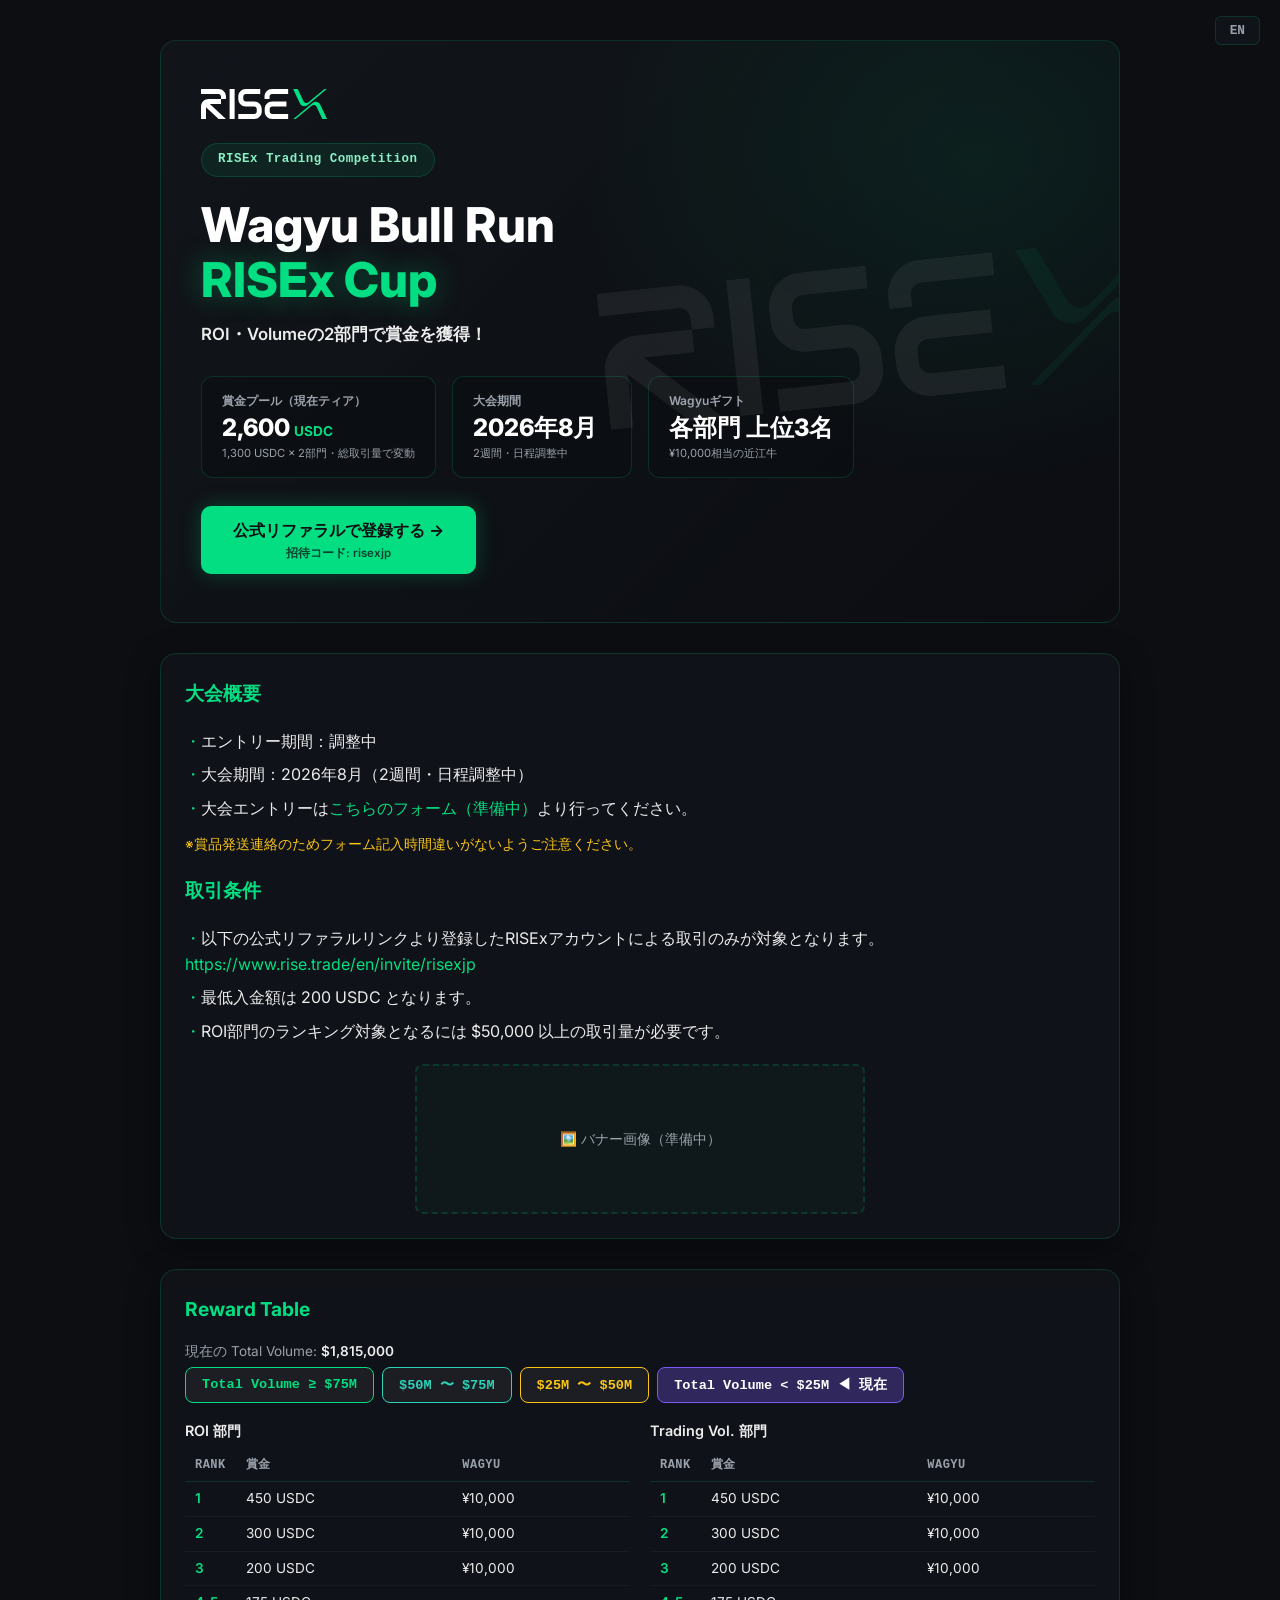
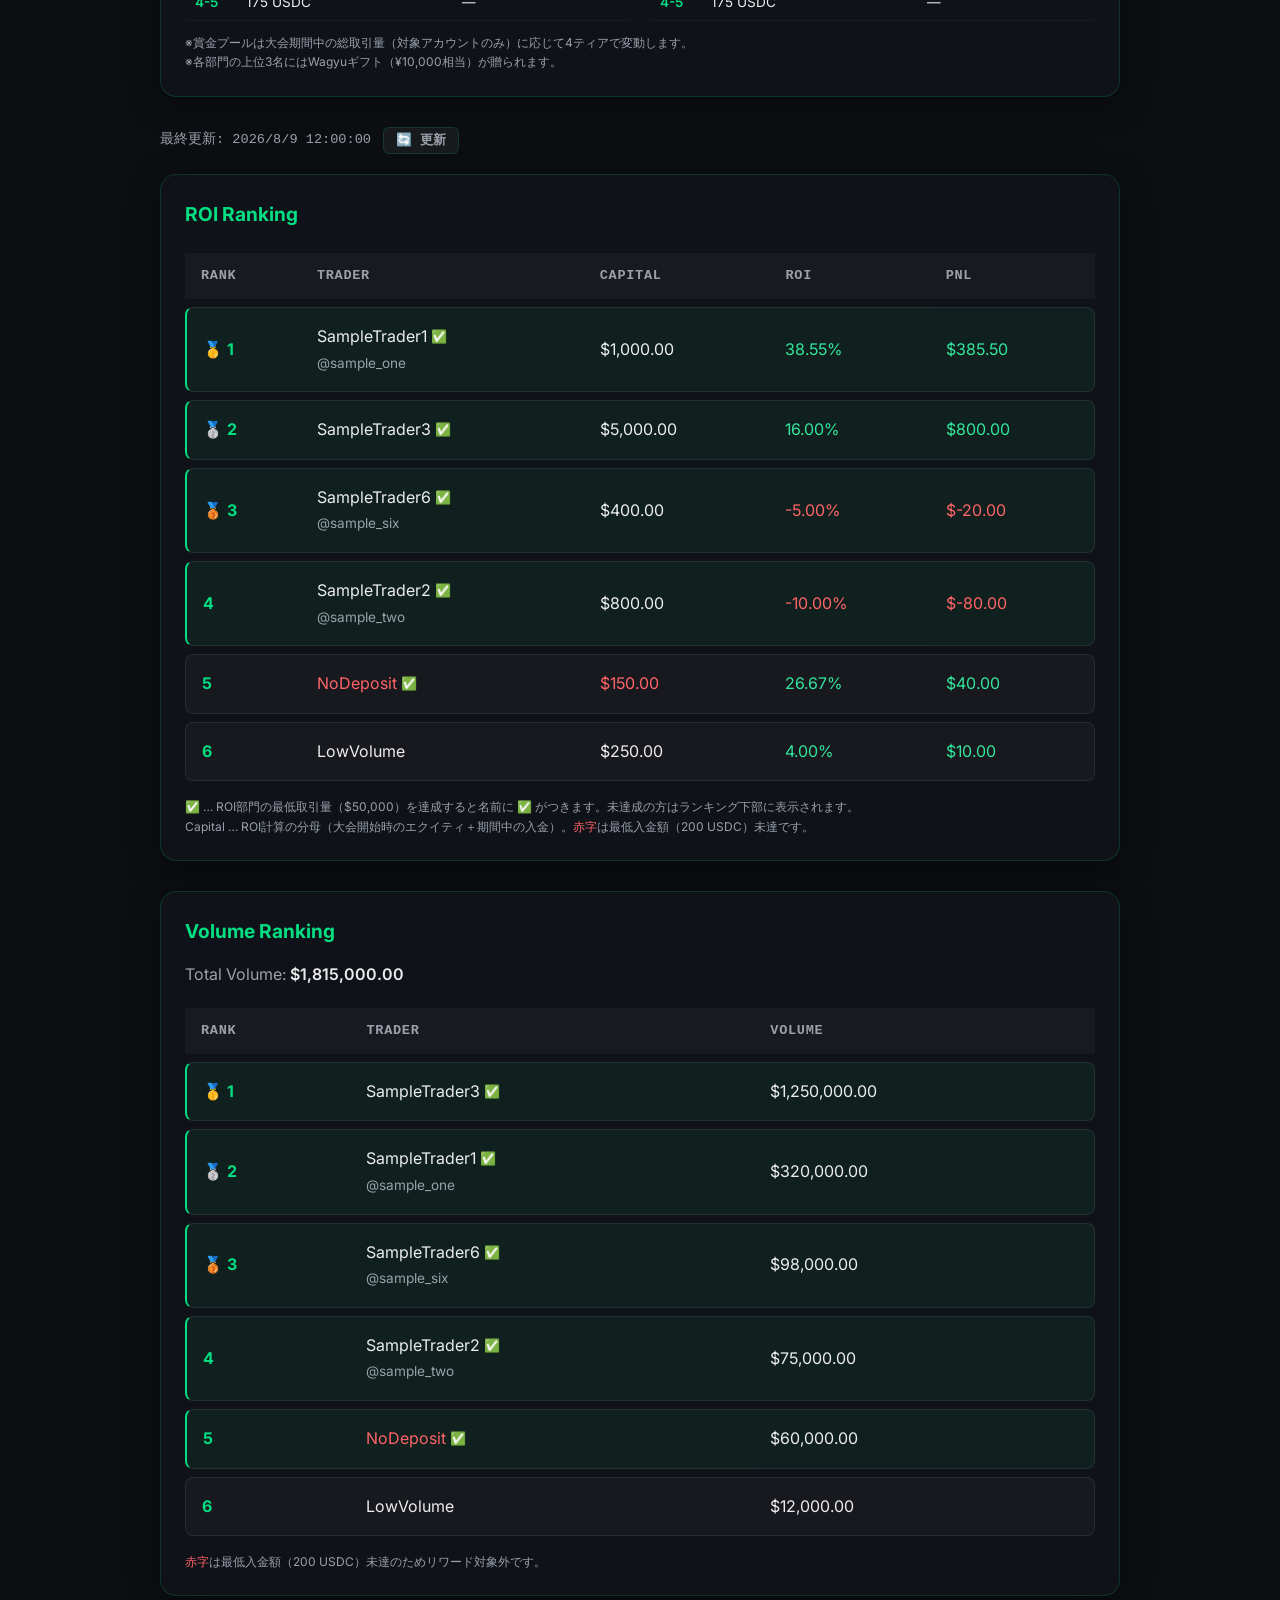
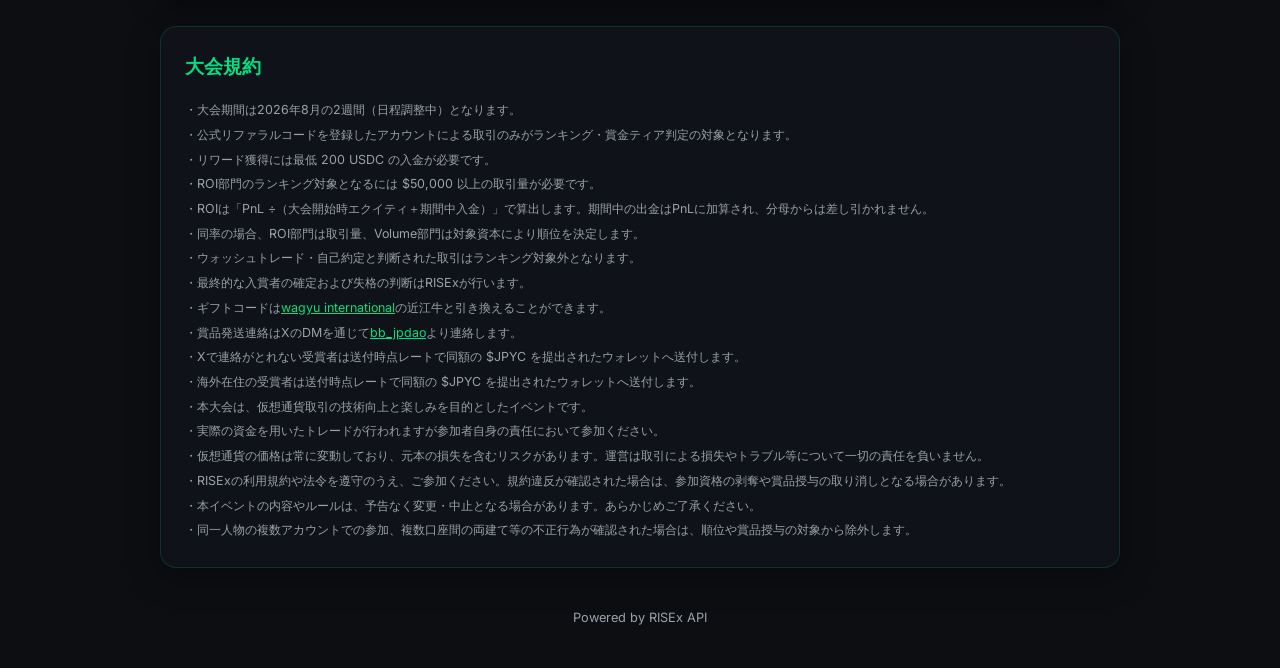
==== commit 98c345c4: "feat(hero): TxFlow風ヒーローセクションを追加しトップのデザイン性を高める - ヘッダーをバッジ・大型タイトル・統計カード3枚・CTA付きのヒーローに刷新 - RISEx公式ロゴSVG" ====
--- a/index.html
+++ b/index.html
@@ -13,8 +13,33 @@
   <div class="container">
     <button id="lang-toggle" class="lang-toggle" onclick="toggleLang()">EN</button>
 
-    <header class="animate-fade-in">
-      <h1>Wagyu Bull Run RISEx Cup</h1>
+    <header class="hero animate-fade-in">
+      <img src="assets/risex-logo.svg" alt="" class="hero-art" aria-hidden="true">
+      <img src="assets/risex-logo.svg" alt="RISEx" class="hero-logo">
+      <span class="hero-badge">RISEx Trading Competition</span>
+      <h1>Wagyu Bull Run<br><span class="hero-accent">RISEx Cup</span></h1>
+      <p class="subtitle" data-i18n="heroSubtitle">ROI・Volumeの2部門で賞金を獲得！</p>
+      <div class="hero-stats">
+        <div class="stat-card">
+          <div class="stat-label" data-i18n="statPoolLabel">賞金プール（現在ティア）</div>
+          <div class="stat-value"><span id="hero-pool">2,600</span><span class="stat-unit">USDC</span></div>
+          <div class="stat-note" id="hero-pool-note">1,300 USDC × 2部門・総取引量で変動</div>
+        </div>
+        <div class="stat-card">
+          <div class="stat-label" data-i18n="statPeriodLabel">大会期間</div>
+          <div class="stat-value" data-i18n="statPeriodValue">2026年8月</div>
+          <div class="stat-note" data-i18n="statPeriodNote">2週間・日程調整中</div>
+        </div>
+        <div class="stat-card">
+          <div class="stat-label" data-i18n="statWagyuLabel">Wagyuギフト</div>
+          <div class="stat-value" data-i18n="statWagyuValue">各部門 上位3名</div>
+          <div class="stat-note" data-i18n="statWagyuNote">¥10,000相当の近江牛</div>
+        </div>
+      </div>
+      <a class="hero-cta" href="https://www.rise.trade/en/invite/risexjp" target="_blank" rel="noopener">
+        <span class="cta-main" data-i18n="ctaJoin">公式リファラルで登録する →</span>
+        <span class="cta-note" data-i18n="ctaNote">招待コード: risexjp</span>
+      </a>
     </header>
 
     <!-- 大会概要・取引条件 -->
--- a/style.css
+++ b/style.css
@@ -30,6 +30,147 @@
   overflow-x: hidden;
 }
 
+/* ヒーローセクション（TxFlowキャンペーンページ風） */
+.hero {
+  position: relative;
+  overflow: hidden;
+  border: 1px solid var(--glass-border);
+  border-radius: 16px;
+  padding: 48px 40px;
+  margin-bottom: 30px;
+  background:
+    radial-gradient(ellipse 60% 80% at 85% 20%, rgba(3, 222, 130, 0.08), transparent 70%),
+    linear-gradient(135deg, rgba(18, 22, 28, 0.9), rgba(12, 14, 18, 0.95));
+}
+
+/* ヒーロー右側のロゴアート */
+.hero-art {
+  position: absolute;
+  top: 50%;
+  right: -6%;
+  width: 60%;
+  transform: translateY(-50%) rotate(-6deg);
+  opacity: 0.06;
+  pointer-events: none;
+  user-select: none;
+}
+
+.hero-logo {
+  height: 30px;
+  display: block;
+  margin-bottom: 24px;
+}
+
+.hero-badge {
+  display: inline-block;
+  border: 1px solid var(--glass-border);
+  border-radius: 999px;
+  background: rgba(3, 222, 130, 0.08);
+  color: var(--accent-soft);
+  font-size: 0.78rem;
+  font-weight: 600;
+  font-family: var(--font-mono);
+  letter-spacing: 0.04em;
+  padding: 6px 16px;
+  margin-bottom: 20px;
+}
+
+.hero h1 {
+  font-size: 3rem;
+  font-weight: 800;
+  line-height: 1.15;
+  color: #ffffff;
+  margin-bottom: 14px;
+}
+
+.hero h1 .hero-accent {
+  color: var(--accent-color);
+  text-shadow: 0 0 28px var(--accent-glow);
+}
+
+.hero .subtitle {
+  color: var(--text-primary);
+  font-size: 1.05rem;
+  font-weight: 600;
+  margin-bottom: 28px;
+}
+
+.hero-stats {
+  display: flex;
+  gap: 16px;
+  flex-wrap: wrap;
+  margin-bottom: 28px;
+}
+
+.stat-card {
+  border: 1px solid var(--glass-border);
+  border-radius: 12px;
+  background: rgba(12, 14, 18, 0.65);
+  padding: 14px 20px;
+  min-width: 180px;
+}
+
+.stat-label {
+  color: var(--text-secondary);
+  font-size: 0.75rem;
+  font-weight: 600;
+  margin-bottom: 4px;
+}
+
+.stat-value {
+  color: #ffffff;
+  font-size: 1.5rem;
+  font-weight: 800;
+  line-height: 1.2;
+}
+
+.stat-value .stat-unit {
+  color: var(--accent-color);
+  font-size: 0.85rem;
+  font-weight: 700;
+  margin-left: 4px;
+}
+
+.stat-note {
+  color: var(--text-secondary);
+  font-size: 0.7rem;
+  margin-top: 2px;
+}
+
+.hero-cta {
+  display: inline-block;
+  background: var(--accent-color);
+  color: #0c0e12;
+  border-radius: 10px;
+  padding: 12px 32px;
+  text-align: center;
+  text-decoration: none;
+  font-weight: 700;
+  transition: opacity 0.2s, box-shadow 0.2s, transform 0.1s;
+  box-shadow: 0 0 20px rgba(3, 222, 130, 0.25);
+}
+
+.hero-cta:hover {
+  opacity: 0.9;
+  box-shadow: 0 0 28px var(--accent-glow);
+}
+
+.hero-cta:active {
+  transform: scale(0.98);
+}
+
+.hero-cta .cta-main {
+  display: block;
+  font-size: 1rem;
+}
+
+.hero-cta .cta-note {
+  display: block;
+  font-size: 0.72rem;
+  font-weight: 600;
+  opacity: 0.75;
+}
+
 .container {
   max-width: 1000px;
   margin: 0 auto;
@@ -37,12 +178,14 @@
   position: relative;
 }
 
-/* 言語切り替えボタン */
+/* 言語切り替えボタン（フローティング） */
 .lang-toggle {
-  position: absolute;
+  position: fixed;
   top: 16px;
   right: 20px;
-  background: rgba(255, 255, 255, 0.05);
+  background: rgba(18, 22, 28, 0.85);
+  backdrop-filter: blur(8px);
+  -webkit-backdrop-filter: blur(8px);
   border: 1px solid var(--glass-border);
   color: var(--text-secondary);
   border-radius: 6px;
@@ -52,7 +195,7 @@
   font-family: var(--font-mono);
   cursor: pointer;
   transition: all 0.2s;
-  z-index: 10;
+  z-index: 100;
 }
 
 .lang-toggle:hover {
@@ -76,24 +219,6 @@
   font-size: 0.85rem;
 }
 
-header {
-  text-align: center;
-  margin-bottom: 60px;
-}
-
-h1 {
-  font-size: 2.5rem;
-  font-weight: 800;
-  background: linear-gradient(90deg, #ffffff, var(--accent-color));
-  -webkit-background-clip: text;
-  -webkit-text-fill-color: transparent;
-  margin-bottom: 10px;
-}
-
-p.subtitle {
-  color: var(--text-secondary);
-  font-size: 1.1rem;
-}
 
 .dashboard-card {
   background: var(--card-bg);
@@ -499,12 +624,39 @@
     padding: 20px 10px;
   }
 
-  h1 {
-    font-size: 1.8rem;
-  }
-
-  p.subtitle {
+  .hero {
+    padding: 32px 20px;
+  }
+
+  .hero h1 {
+    font-size: 2rem;
+  }
+
+  .hero .subtitle {
     font-size: 0.9rem;
+  }
+
+  .hero-art {
+    width: 90%;
+    right: -25%;
+  }
+
+  .hero-stats {
+    gap: 10px;
+  }
+
+  .stat-card {
+    flex: 1 1 45%;
+    min-width: 140px;
+    padding: 12px 14px;
+  }
+
+  .stat-value {
+    font-size: 1.2rem;
+  }
+
+  .hero-cta {
+    display: block;
   }
 
   .controls {
@@ -567,5 +719,6 @@
   .lang-toggle {
     top: 10px;
     right: 12px;
-  }
-}
+    width: auto; /* モバイルの button { width: 100% } を打ち消す */
+  }
+}
